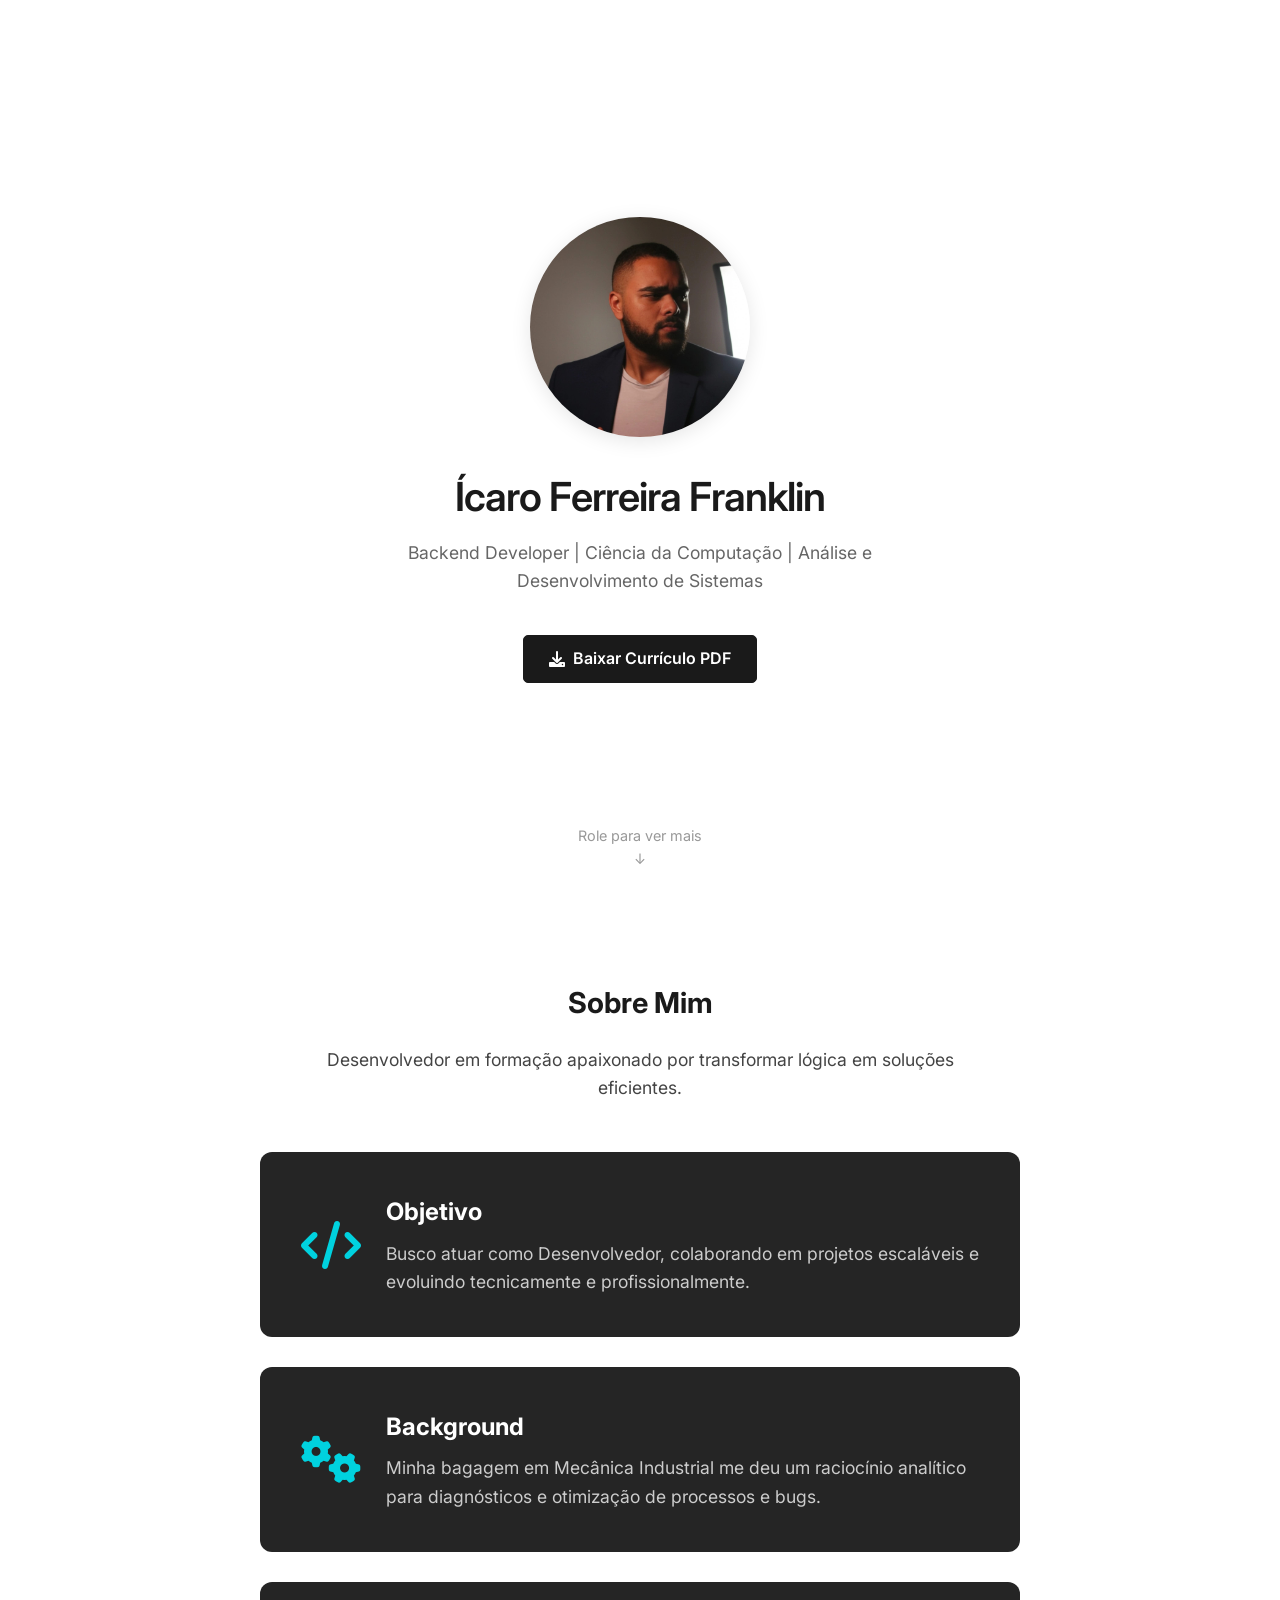
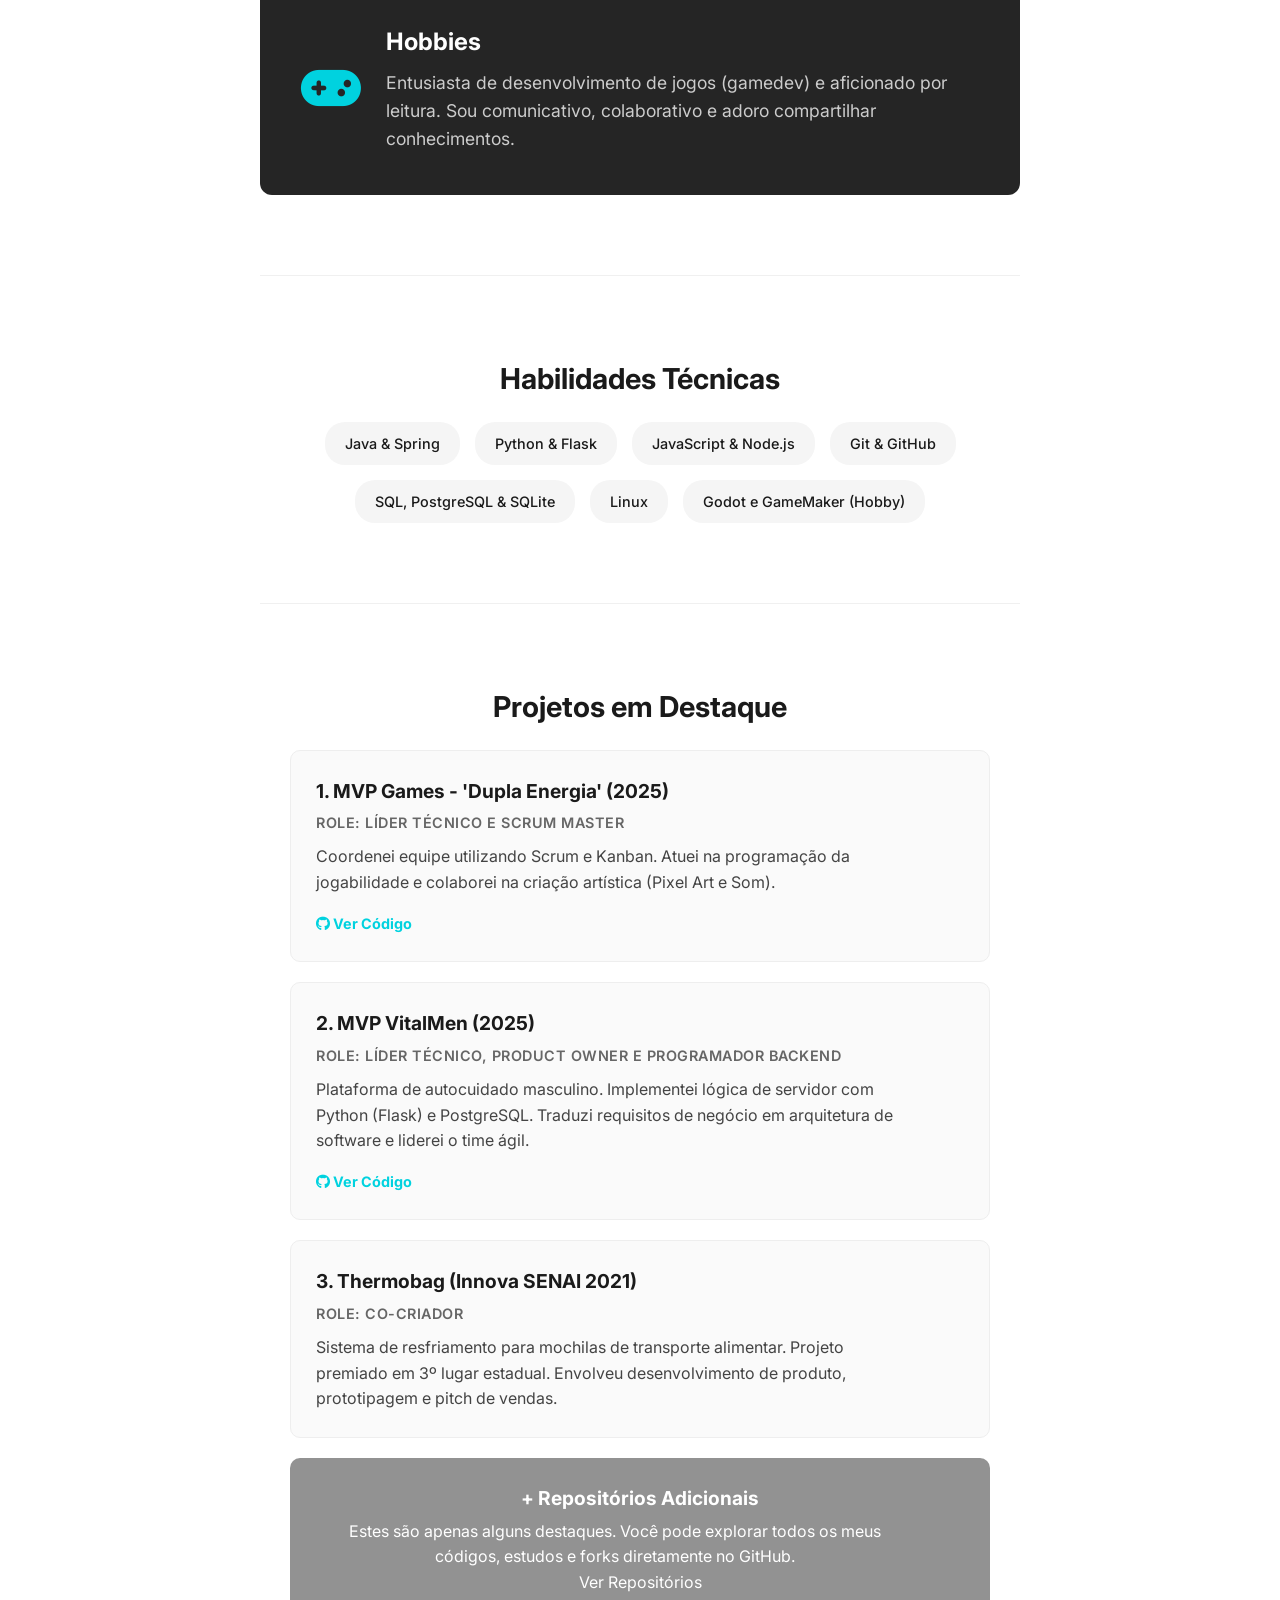
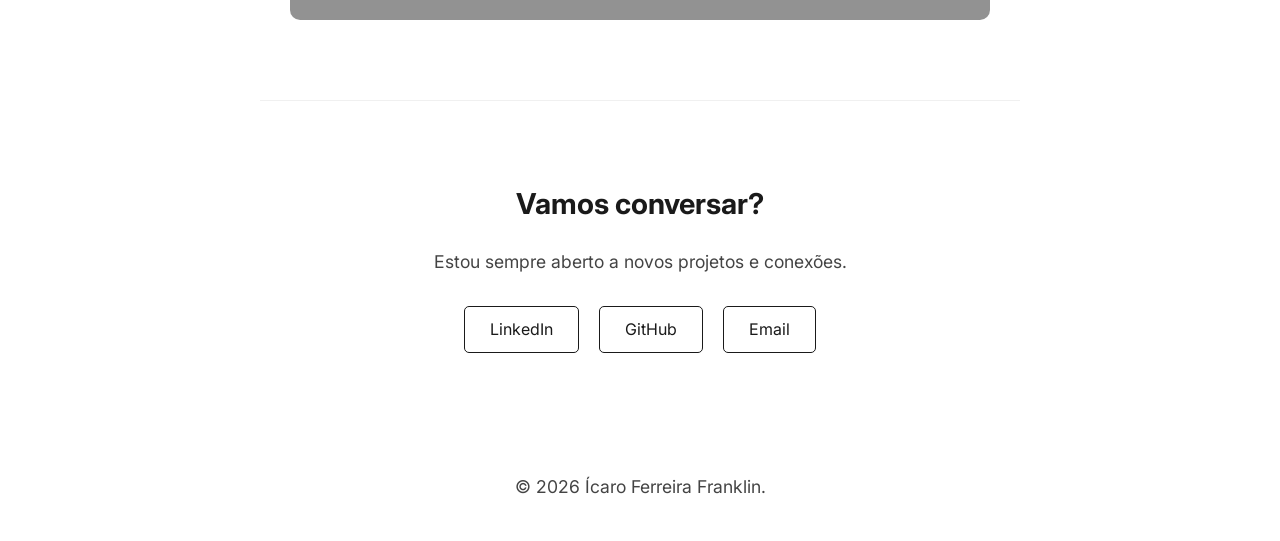
==== Portfolio/index.html @ bd963e99 "Responsividade Organizei responsividade do site e mudei o nome do arquivo .html" ====
<!DOCTYPE html>
<html lang="pt-br">
<head>
    <meta charset="UTF-8">
    <meta name="viewport" content="width=device-width, initial-scale=1.0">
    <title>Ícaro Ferreira Franklin | Portfólio</title>
    
    <link rel="stylesheet" href="stylePortfolio.css">
    
    <link href="https://fonts.googleapis.com/css2?family=Inter:wght@300;400;600&display=swap" rel="stylesheet">
    
    <link rel="stylesheet" href="https://cdnjs.cloudflare.com/ajax/libs/font-awesome/6.0.0/css/all.min.css">
</head>
<body>

    <header class="hero">
        <div class="container">
            <img src="icaro.jpeg" alt="Foto de Ícaro Ferreira Franklin" class="profile-pic">
            
            <h1>Ícaro Ferreira Franklin</h1>
            <p class="subtitle">Backend Developer | Ciência da Computação | Análise e Desenvolvimento de Sistemas</p>

            <a href="curriculo.pdf" download="Curriculo_Icaro_Franklin" target="_blank" class="btn btn-download">
                <i class="fas fa-download"></i> Baixar Currículo PDF
            </a>
            </div>
            
            <div class="scroll-indicator">
                <span>Role para ver mais</span>
                <div class="arrow">↓</div>
            </div>
        </div>
    </header>

    <main class="container">
        
        <section id="sobre">
            <h2>Sobre Mim</h2>
            <p class="intro-text">Desenvolvedor em formação apaixonado por transformar lógica em soluções eficientes.</p>
            
            <div class="sobre-grid">

                <div class="sobre-card">
                    <i class="fas fa-code"></i> 
                    <div>
                        <h3>Objetivo</h3>
                        <p>Busco atuar como Desenvolvedor, colaborando em projetos escaláveis e evoluindo tecnicamente e profissionalmente.</p>
                    </div>
                </div>

                <div class="sobre-card">
                    <i class="fas fa-cogs"></i> 
                    <div>
                        <h3>Background</h3>
                        <p>Minha bagagem em Mecânica Industrial me deu um raciocínio analítico para diagnósticos e otimização de processos e bugs.</p>
                    </div>
                </div>

                <div class="sobre-card">
                    <i class="fas fa-gamepad"></i> 
                    <div>
                        <h3>Hobbies</h3>
                        <p>Entusiasta de desenvolvimento de jogos (gamedev) e aficionado por leitura. Sou comunicativo, colaborativo e adoro compartilhar conhecimentos.</p>
                    </div>
                </div>

            </div>
        </section>

        <section class="info-section scroll-hidden">
            <h2>Habilidades Técnicas</h2>
            <div class="skills-grid">
                <div class="skill-item">Java & Spring</div>
                <div class="skill-item">Python & Flask</div>
                <div class="skill-item">JavaScript & Node.js</div>
                <div class="skill-item">Git & GitHub</div>
                <div class="skill-item">SQL, PostgreSQL & SQLite</div>
                <div class="skill-item">Linux</div>
                <div class="skill-item">Godot e GameMaker (Hobby)</div>
            </div>
        </section>

        <section class="info-section scroll-hidden">
            <h2>Projetos em Destaque</h2>
            <div class="projects-container">
                
                <div class="project-item">
                    <h3>1. MVP Games - 'Dupla Energia' (2025)</h3>
                    <p class="role">Role: Líder Técnico e Scrum Master</p>
                    <p>Coordenei equipe utilizando Scrum e Kanban. Atuei na programação da jogabilidade e colaborei na criação artística (Pixel Art e Som).</p>

                    <div style="margin-top: 15px;">
                        <a href="https://github.com/icarofranklin/Game-Dupla-energia" target="_blank" style="color: #00d2df; text-decoration: none; font-weight: bold; font-size: 0.9rem;">
                            <i class="fab fa-github"></i> Ver Código
                        </a>
                    </div>
                </div>

                <div class="project-item">
                    <h3>2. MVP VitalMen (2025)</h3>
                    <p class="role">Role: Líder Técnico, Product Owner e Programador Backend</p>
                    <p>Plataforma de autocuidado masculino. Implementei lógica de servidor com Python (Flask) e PostgreSQL. Traduzi requisitos de negócio em arquitetura de software e liderei o time ágil.</p>

                    <div style="margin-top: 15px;">
                        <a href="https://github.com/VitalMen-MVP" target="_blank" style="color: #00d2df; text-decoration: none; font-weight: bold; font-size: 0.9rem;">
                            <i class="fab fa-github"></i> Ver Código
                        </a>
                    </div>
                </div>

                <div class="project-item">
                    <h3>3. Thermobag (Innova SENAI 2021)</h3>
                    <p class="role">Role: Co-criador</p>
                    <p>Sistema de resfriamento para mochilas de transporte alimentar. Projeto premiado em 3º lugar estadual. Envolveu desenvolvimento de produto, prototipagem e pitch de vendas.</p>
                </div>

                <div class="project-item highlight-item">
                    <h3>+ Repositórios Adicionais</h3>
                    <p>Estes são apenas alguns destaques. Você pode explorar todos os meus códigos, estudos e forks diretamente no GitHub.</p>
                    <a href="https://github.com/icarofranklin" target="_blank" rel="noopener noreferrer" style="text-decoration: none;">Ver Repositórios</a>
                </div>

            </div>
        </section>

        <section class="info-section scroll-hidden">
            <h2>Vamos conversar?</h2>
            <p>Estou sempre aberto a novos projetos e conexões.</p>
            <div class="links">
                <a href="https://www.linkedin.com/in/icaro-franklin079/" class="btn" target="_blank" rel="noopener noreferrer">LinkedIn</a>
                <a href="https://github.com/icarofranklin" class="btn" target="_blank" rel="noopener noreferrer">GitHub</a>
                <a href="mailto:icarofranklins@gmail.com" class="btn">Email</a>
            </div>
        </section>

    </main>

    <footer class="footer">
        <p>&copy; 2026 Ícaro Ferreira Franklin.</p>
    </footer>

    <script src="scriptPortfolio.js"></script>
</body>
</html>
---- Portfolio/stylePortfolio.css ----
* {
    margin: 0;
    padding: 0;
    box-sizing: border-box;
}

body {
    background-color: #ffffff;
    color: #1a1a1a; 
    font-family: 'Inter', sans-serif;
    line-height: 1.6;
    overflow-x: hidden;
}

.container {
    max-width: 800px;
    margin: 0 auto;
    padding: 0 20px;
    text-align: center;
}

/* --- HERO --- */
.hero {
    height: 100vh;
    display: flex;
    flex-direction: column;
    justify-content: center;
    align-items: center;
}

.profile-pic {
    width: 220px; /* Aumentado de 150px para 220px */
    height: 220px;
    border-radius: 50%;
    object-fit: cover;
    margin-bottom: 20px;
    box-shadow: 0 4px 20px rgba(0,0,0,0.1);
}

h1 {
    font-size: 2.5rem;
    font-weight: 600;
    margin-bottom: 10px;
    letter-spacing: -1px;
}

.subtitle {
    font-size: 1.1rem;
    color: #666;
    margin-bottom: 40px;
}

/* --- SCROLL INDICATOR --- */
.scroll-indicator {
    position: absolute;
    bottom: 30px;
    left: 0; 
    width: 100%;
    display: flex;
    flex-direction: column;
    align-items: center;
    font-size: 0.9rem;
    color: #999;
    animation: bounce 2s infinite;
}

@keyframes bounce {
    0%, 20%, 50%, 80%, 100% {transform: translateY(0);}
    40% {transform: translateY(-10px);}
    60% {transform: translateY(-5px);}
}

/* --- Botão de Download do CV --- */
.btn-download {
    background-color: #1a1a1a; /* Fundo escuro para contraste */
    color: #fff !important; /* Texto branco */
    font-weight: 600;
    border: 2px solid #1a1a1a;
    display: inline-flex;
    align-items: center;
    gap: 8px; /* Espaço entre o ícone e o texto */
    padding: 12px 30px; /* Um pouco maior que os outros botões */
}

.btn-download:hover {
    background-color: #fff;
    color: #1a1a1a !important;
    transform: translateY(-3px); /* Efeito de "subir" levemente */
    box-shadow: 0 5px 15px rgba(0,0,0,0.2); /* Sombra para dar profundidade */
}

/* --- SOBRE MIM (CARDS) --- */
.intro-text {
    max-width: 700px;
    margin: 0 auto 50px auto;
    text-align: center; 
}

.sobre-grid {
    display: grid;
    grid-template-columns: 1fr; 
    gap: 30px;
    max-width: 800px; 
    margin: 0 auto; 
}

.sobre-card {
    background: #252525;
    padding: 40px; 
    border-radius: 12px;
    transition: transform 0.3s, border-color 0.3s;
    border: 1px solid transparent; 
    display: flex;
    align-items: center; 
    gap: 25px; 
    text-align: left; 
}

.sobre-card:hover {
    transform: translateX(10px); 
    background: #2a2a2a;
    border-color: #00d2df;
}

.sobre-card i {
    font-size: 3rem; 
    color: #00d2df;
    margin-bottom: 0; 
    flex-shrink: 0; 
}

.sobre-card div {
    display: flex;
    flex-direction: column;
}

.sobre-card h3 {
    margin-bottom: 8px;
    color: #fff;
    font-size: 1.5rem;
}

.sobre-card p {
    color: #ccc;
    margin: 0;
    line-height: 1.6;
}

@media (max-width: 600px) {
    .sobre-card {
        flex-direction: column;
        text-align: center;
        padding: 25px;
    }
}

/* --- SEÇÕES GERAIS --- */
section {
    padding: 80px 0;
    border-bottom: 1px solid #f0f0f0;
}

section:last-of-type {
    border-bottom: none;
}

h2 {
    font-size: 1.8rem;
    margin-bottom: 20px;
}

p {
    color: #444;
    font-size: 1.1rem;
    max-width: 600px;
    margin: 0 auto;
}

/* --- SKILLS --- */
.skills-grid {
    display: flex;
    justify-content: center;
    flex-wrap: wrap;
    gap: 15px;
    margin-top: 20px;
}

.skill-item {
    background-color: #f5f5f5;
    padding: 10px 20px;
    border-radius: 20px;
    font-size: 0.9rem;
    font-weight: 500;
}

/* --- LINKS E FOOTER --- */
.links {
    margin-top: 30px;
    display: flex;
    justify-content: center;
    gap: 20px;
}

.btn {
    text-decoration: none;
    color: #1a1a1a;
    border: 1px solid #1a1a1a;
    padding: 10px 25px;
    border-radius: 5px;
    transition: all 0.3s ease;
}

.btn:hover {
    background-color: #1a1a1a;
    color: #fff;
}

.footer {
    text-align: center;
    padding: 40px;
    font-size: 0.8rem;
    color: #999;
}

/* --- ANIMAÇÕES --- */
.scroll-hidden {
    opacity: 0;
    transform: translateY(50px);
    transition: all 0.8s ease-out;
}

.scroll-visible {
    opacity: 1;
    transform: translateY(0);
}

/* --- PROJETOS --- */
.projects-container {
    display: flex;
    flex-direction: column;
    gap: 20px;
    max-width: 700px;
    margin: 0 auto;
}

.project-item {
    background-color: #fafafa;
    padding: 25px;
    border-radius: 10px;
    text-align: left;
    border: 1px solid #eeeeee;
    transition: transform 0.2s ease, box-shadow 0.2s ease;
}

.project-item:hover {
    transform: translateY(-3px);
    box-shadow: 0 5px 15px rgba(0,0,0,0.05);
}

.project-item h3 {
    font-size: 1.2rem;
    margin-bottom: 5px;
    color: #1a1a1a;
}

.project-item .role {
    font-size: 0.9rem;
    color: #666;
    font-weight: 600;
    margin-bottom: 10px;
    text-transform: uppercase;
    letter-spacing: 0.5px;
}

.project-item p {
    font-size: 1rem;
    color: #444;
    margin: 0;
}

/* Destaque para Repositórios */
.highlight-item {
    background-color: #929292;
    color: #ffffff;
    border: none;
    text-align: center;
}

.highlight-item h3, 
.highlight-item p,
.highlight-item a { /* Garante que o link fique branco também */
    color: #fff;
}
/* --- RESPONSIVIDADE (MOBILE) --- */
@media (max-width: 768px) {
    
    .hero {
        height: auto;
        padding: 100px 0 60px 0;
    }

    .profile-pic {
        width: 160px;
        height: 160px;
    }

    h1 {
        font-size: 1.8rem;
        padding: 0 15px;
        line-height: 1.2;
    }

    .subtitle {
        font-size: 1rem;
        padding: 0 20px;
    }

    .scroll-indicator {
        position: static;
        margin-top: 40px;
        animation: none;
    }

    .sobre-card, 
    .projects-container {
        flex-direction: column;
        text-align: center;
    }

    .sobre-card {
        padding: 25px;
        gap: 15px;
    }

    .sobre-card p {
        text-align: center; 
        font-size: 0.95rem;
    }

    .links {
        flex-direction: column;
        gap: 15px;
        padding: 0 40px;
    }

    .btn {
        width: 100%;
        display: block;
        text-align: center;
    }
}
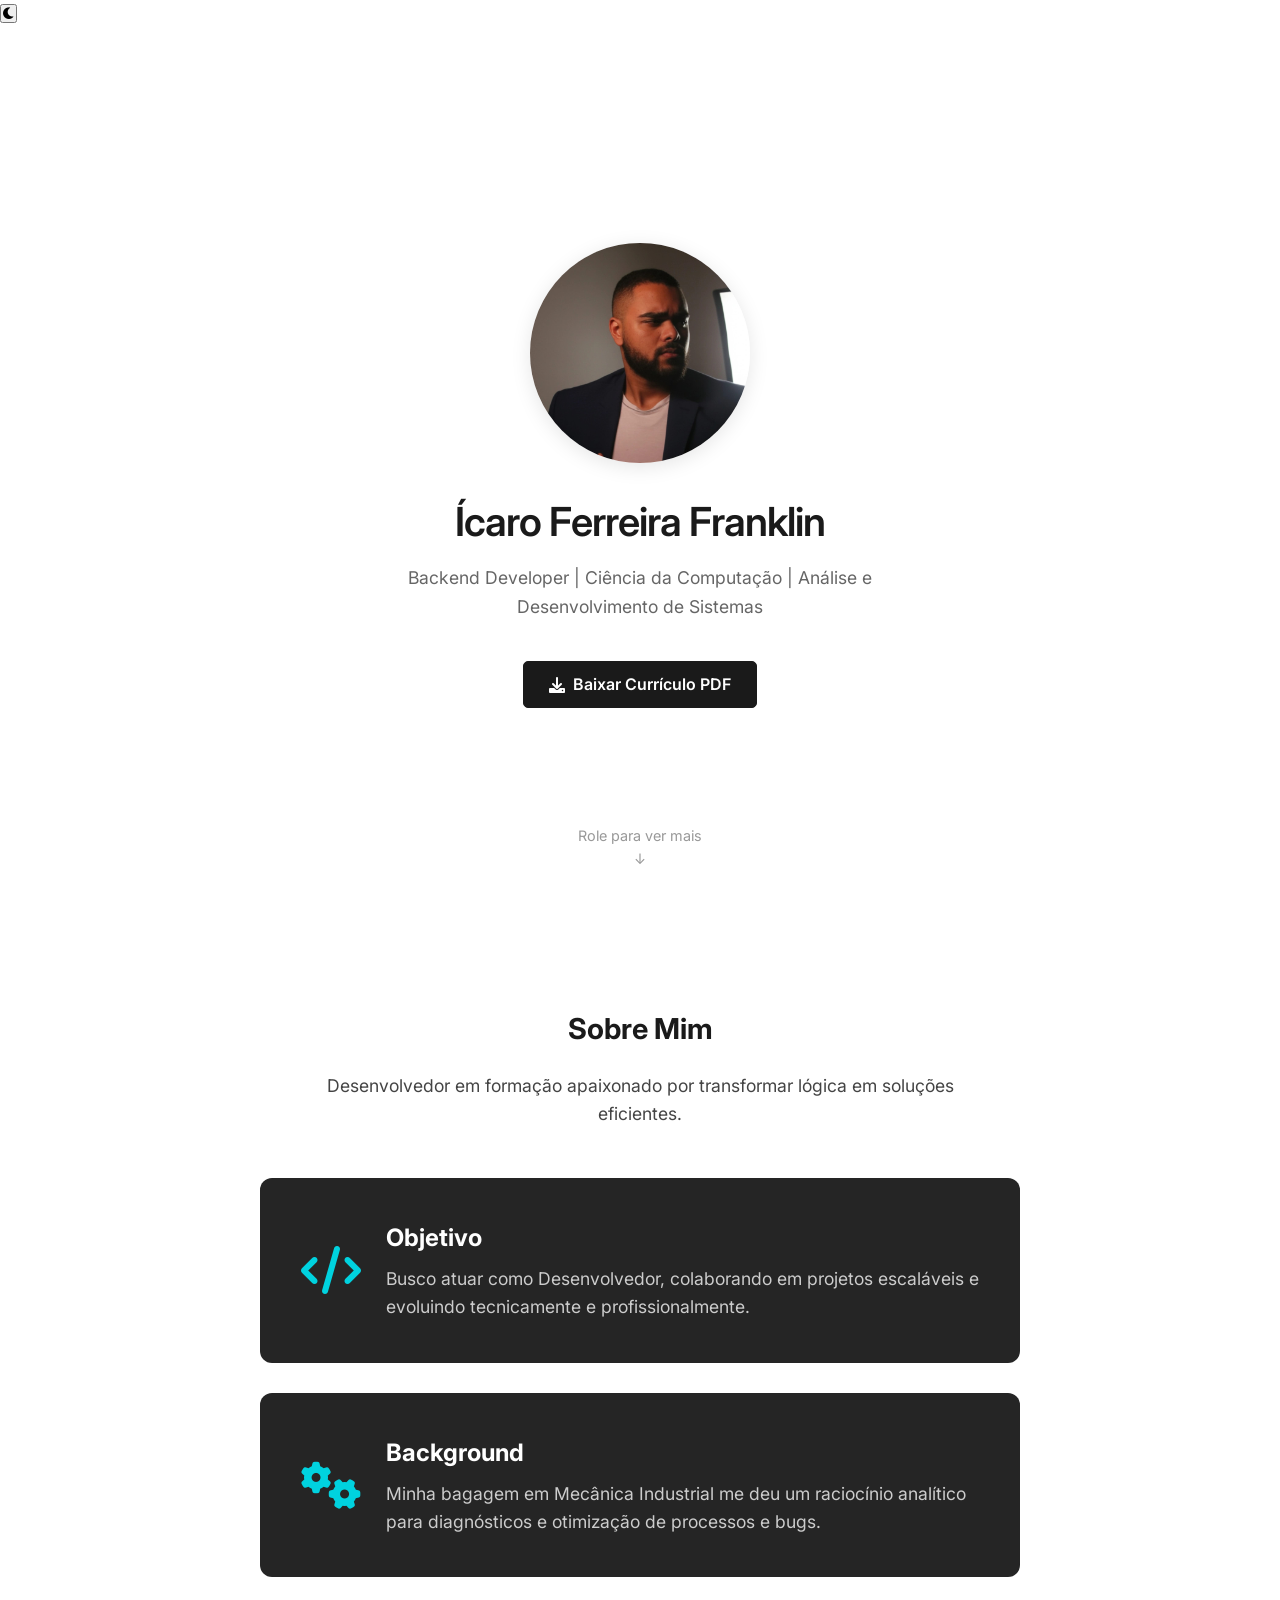
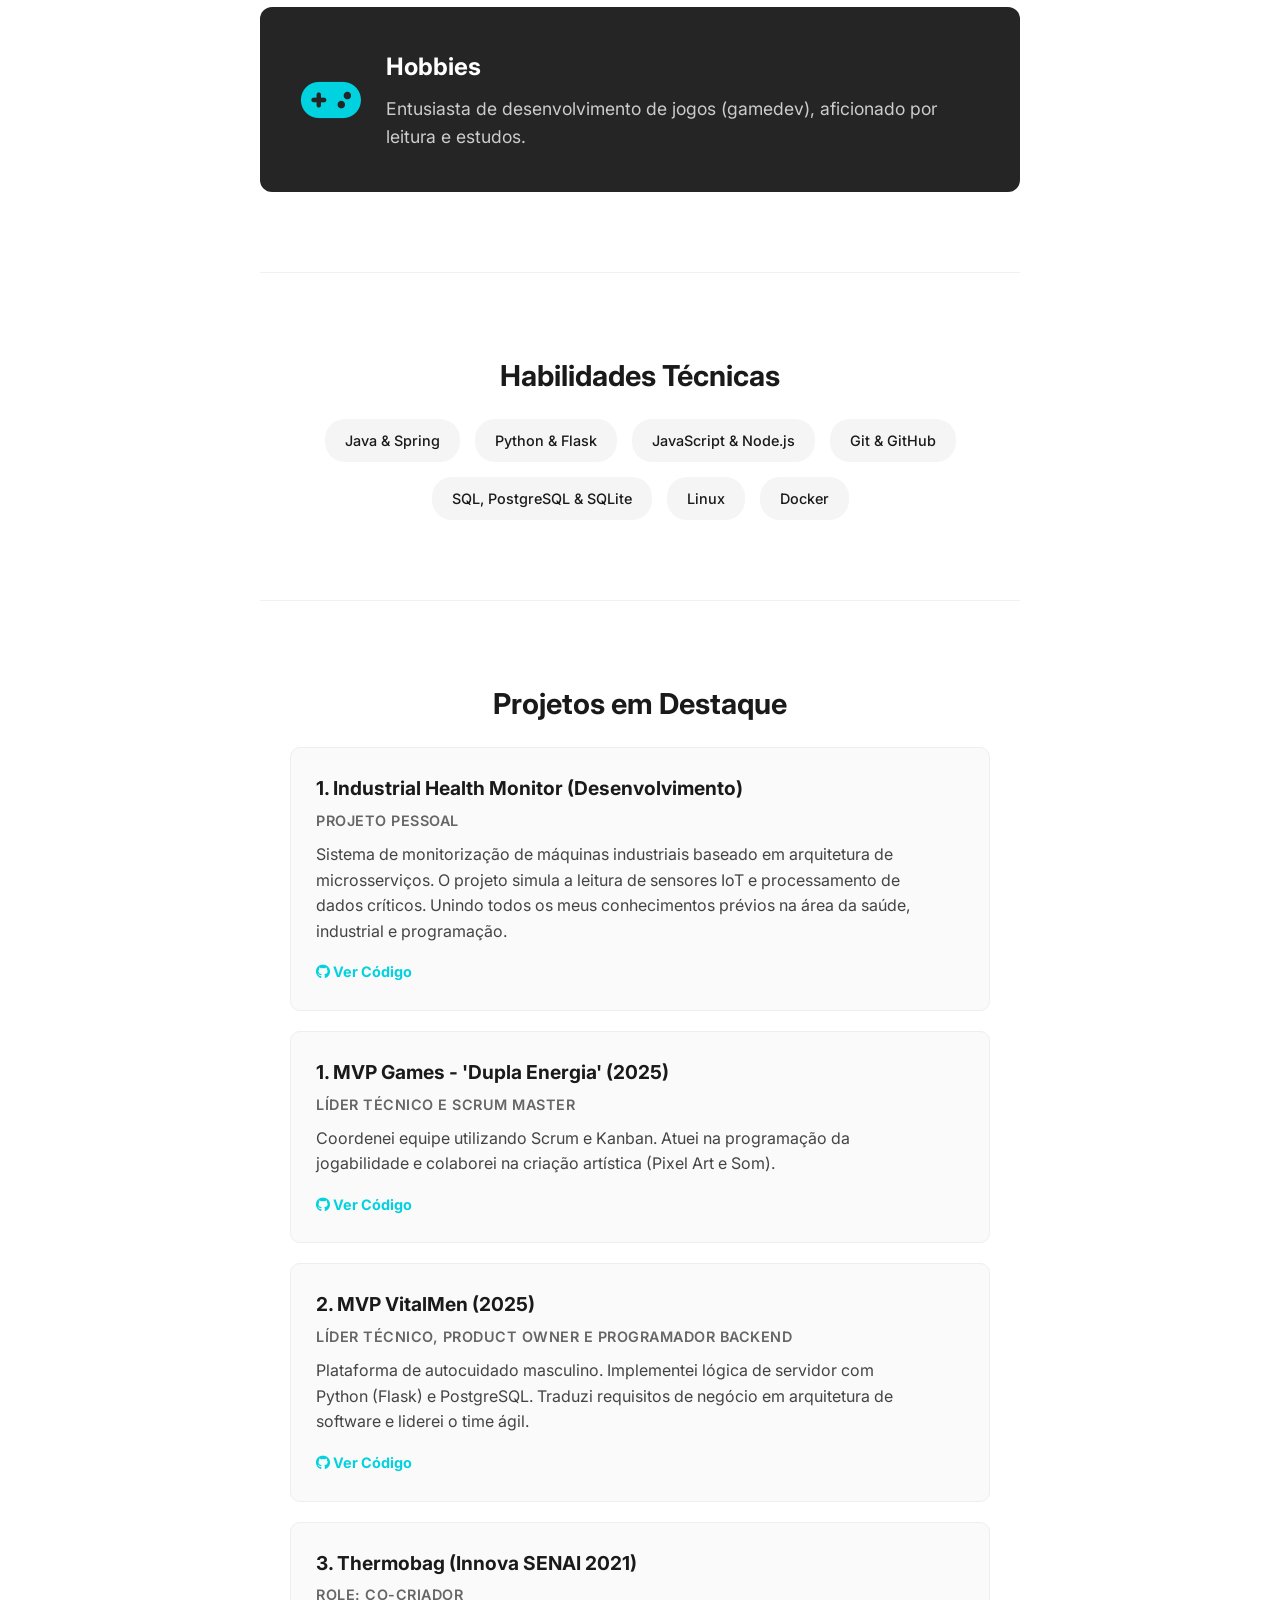
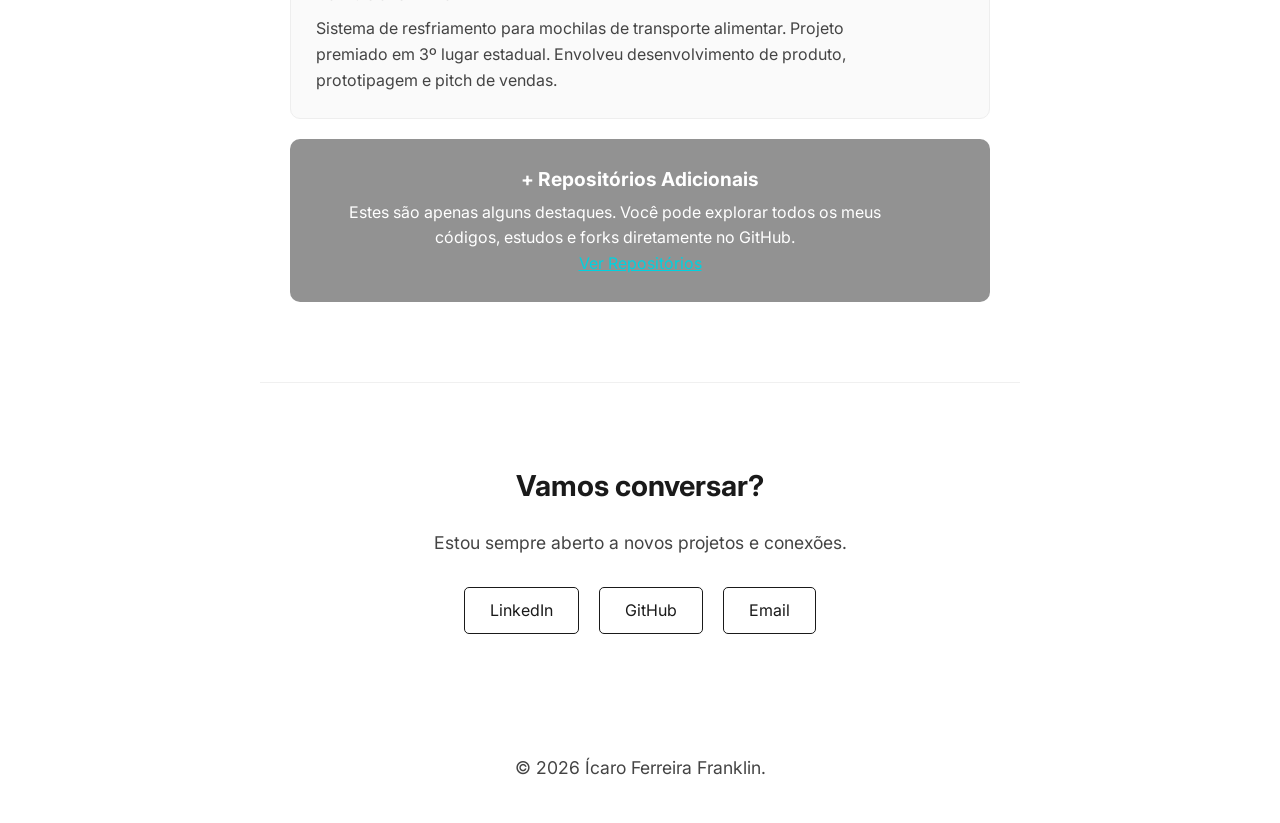
==== commit fd8e7b0b: "Atualização das informações" ====
--- a/Portfolio/index.html
+++ b/Portfolio/index.html
@@ -12,6 +12,9 @@
     <link rel="stylesheet" href="https://cdnjs.cloudflare.com/ajax/libs/font-awesome/6.0.0/css/all.min.css">
 </head>
 <body>
+    <button id="theme-toggle" class="theme-btn" aria-label="Mudar tema">
+        <i class="fas fa-moon"></i>
+    </button>
 
     <header class="hero">
         <div class="container">
@@ -60,7 +63,7 @@
                     <i class="fas fa-gamepad"></i> 
                     <div>
                         <h3>Hobbies</h3>
-                        <p>Entusiasta de desenvolvimento de jogos (gamedev) e aficionado por leitura. Sou comunicativo, colaborativo e adoro compartilhar conhecimentos.</p>
+                        <p>Entusiasta de desenvolvimento de jogos (gamedev), aficionado por leitura e estudos.</p>
                     </div>
                 </div>
 
@@ -76,21 +79,35 @@
                 <div class="skill-item">Git & GitHub</div>
                 <div class="skill-item">SQL, PostgreSQL & SQLite</div>
                 <div class="skill-item">Linux</div>
-                <div class="skill-item">Godot e GameMaker (Hobby)</div>
+                <div class="skill-item">Docker</div>
             </div>
         </section>
 
         <section class="info-section scroll-hidden">
             <h2>Projetos em Destaque</h2>
             <div class="projects-container">
+
+                <div class="project-item">
+                    <h3>1. Industrial Health Monitor (Desenvolvimento)</h3>
+                    <p class="role">Projeto pessoal</p>
+                    <p>Sistema de monitorização de máquinas industriais baseado em arquitetura de microsserviços. O projeto simula a leitura de sensores IoT e processamento de dados críticos.
+                    Unindo todos os meus conhecimentos prévios na área da saúde, industrial e programação.
+                    </p>
+
+                    <div style="margin-top: 15px;">
+                        <a href="https://github.com/icarofranklin/Industrial-Health-Monitor" target="_blank" style="color: #00d2df; text-decoration: none; font-weight: bold; font-size: 0.9rem;">
+                            <i class="fab fa-github"></i> Ver Código
+                        </a>
+                    </div>
+                </div>
                 
                 <div class="project-item">
                     <h3>1. MVP Games - 'Dupla Energia' (2025)</h3>
-                    <p class="role">Role: Líder Técnico e Scrum Master</p>
+                    <p class="role"> Líder Técnico e Scrum Master</p>
                     <p>Coordenei equipe utilizando Scrum e Kanban. Atuei na programação da jogabilidade e colaborei na criação artística (Pixel Art e Som).</p>
 
                     <div style="margin-top: 15px;">
-                        <a href="https://github.com/icarofranklin/Game-Dupla-energia" target="_blank" style="color: #00d2df; text-decoration: none; font-weight: bold; font-size: 0.9rem;">
+                        <a href="https://github.com/icarofranklin/DuplaEnergiaGame" target="_blank" style="color: #00d2df; text-decoration: none; font-weight: bold; font-size: 0.9rem;">
                             <i class="fab fa-github"></i> Ver Código
                         </a>
                     </div>
@@ -98,7 +115,7 @@
 
                 <div class="project-item">
                     <h3>2. MVP VitalMen (2025)</h3>
-                    <p class="role">Role: Líder Técnico, Product Owner e Programador Backend</p>
+                    <p class="role"> Líder Técnico, Product Owner e Programador Backend</p>
                     <p>Plataforma de autocuidado masculino. Implementei lógica de servidor com Python (Flask) e PostgreSQL. Traduzi requisitos de negócio em arquitetura de software e liderei o time ágil.</p>
 
                     <div style="margin-top: 15px;">
@@ -117,7 +134,7 @@
                 <div class="project-item highlight-item">
                     <h3>+ Repositórios Adicionais</h3>
                     <p>Estes são apenas alguns destaques. Você pode explorar todos os meus códigos, estudos e forks diretamente no GitHub.</p>
-                    <a href="https://github.com/icarofranklin" target="_blank" rel="noopener noreferrer" style="text-decoration: none;">Ver Repositórios</a>
+                    <a href="https://github.com/icarofranklin" target="_blank" style="color: #00d2df; rel="noopener noreferrer" style="text-decoration: none ;">Ver Repositórios</a>
                 </div>
 
             </div>
--- a/Portfolio/stylePortfolio.css
+++ b/Portfolio/stylePortfolio.css
@@ -348,4 +348,4 @@
         display: block;
         text-align: center;
     }
-}+}
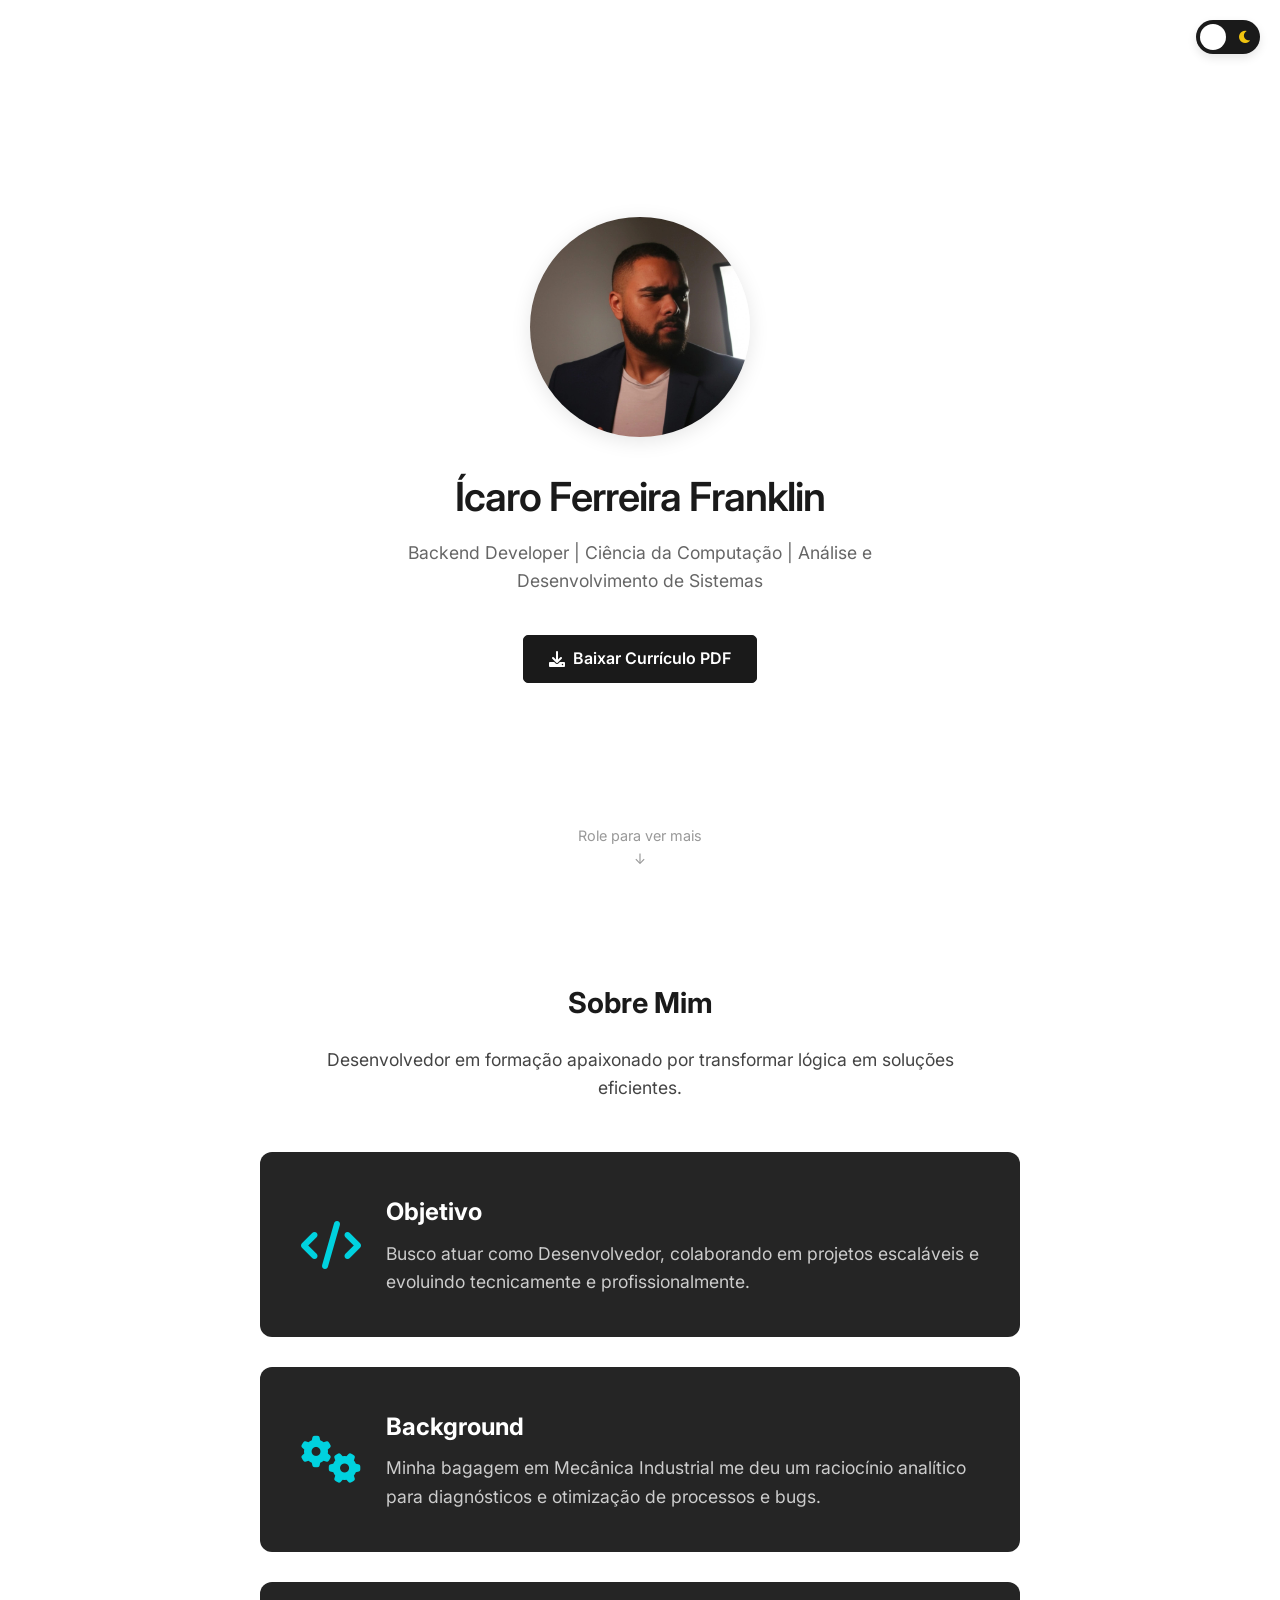
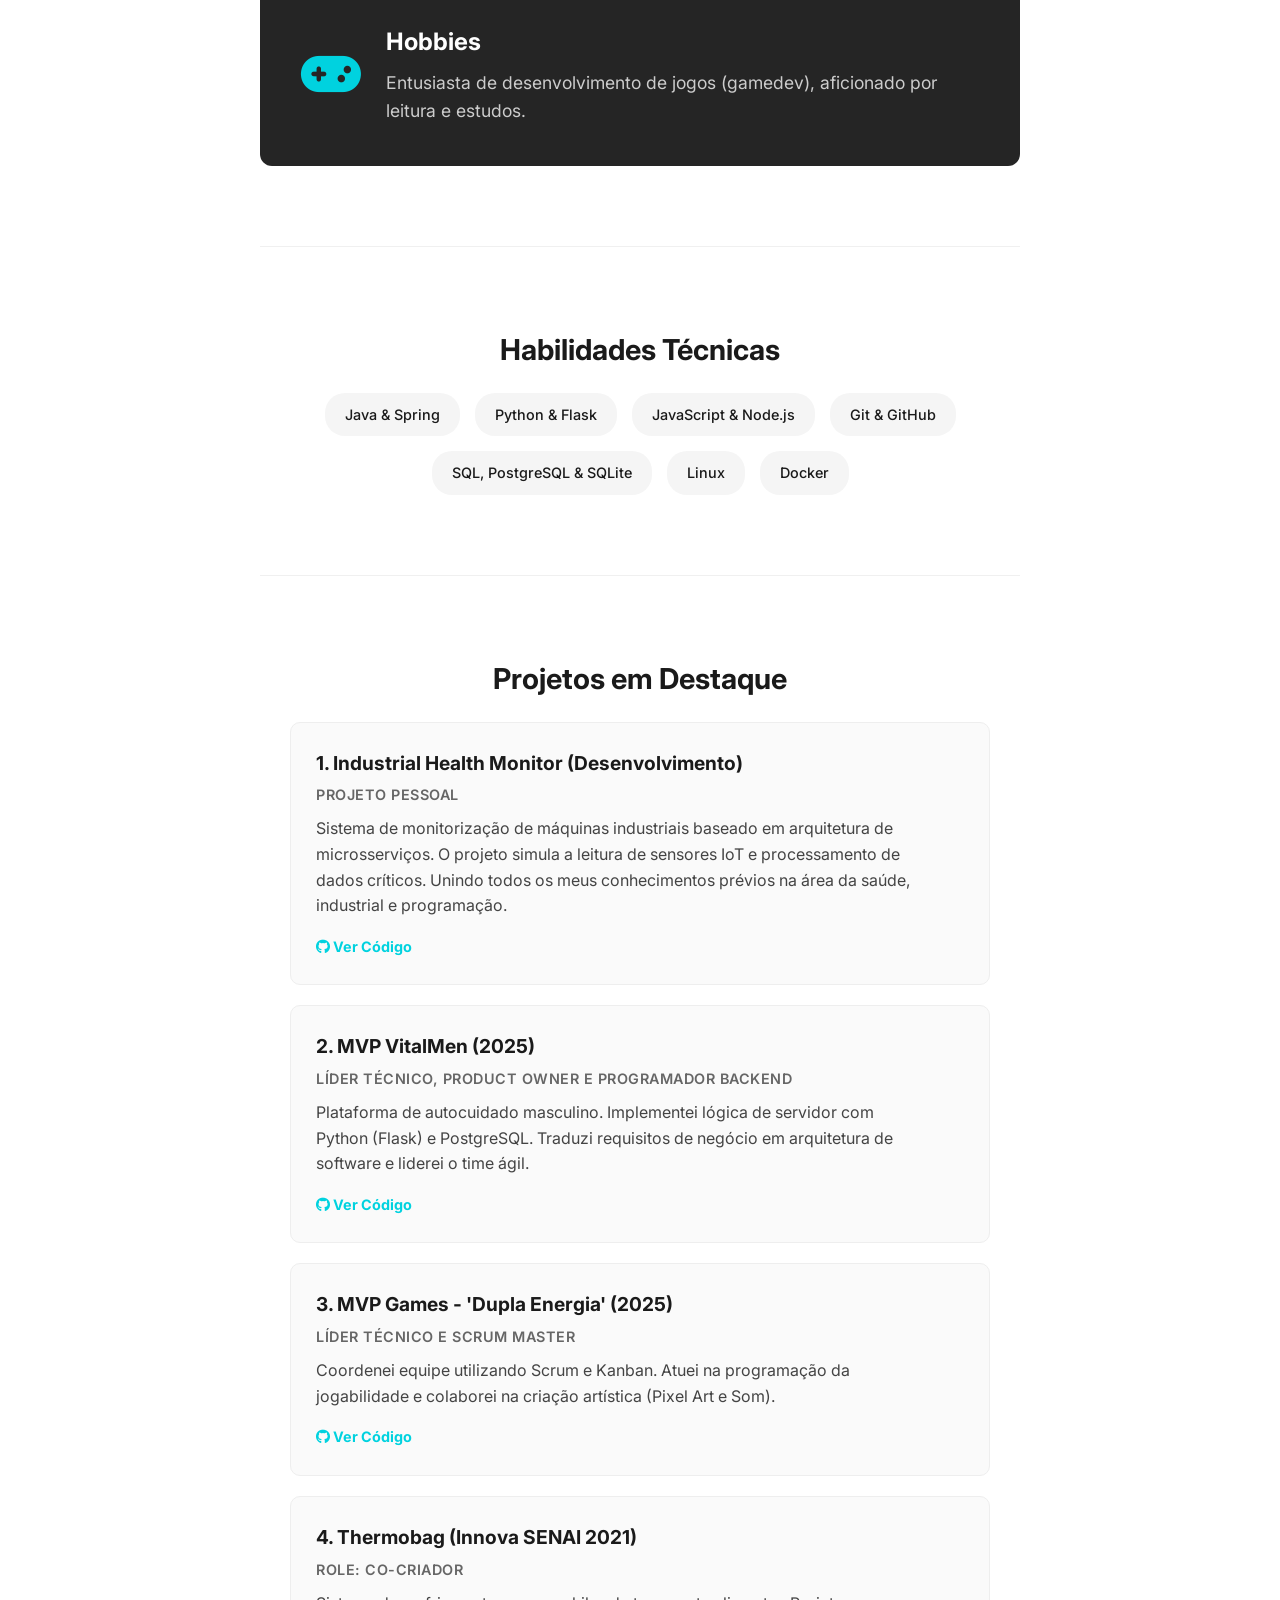
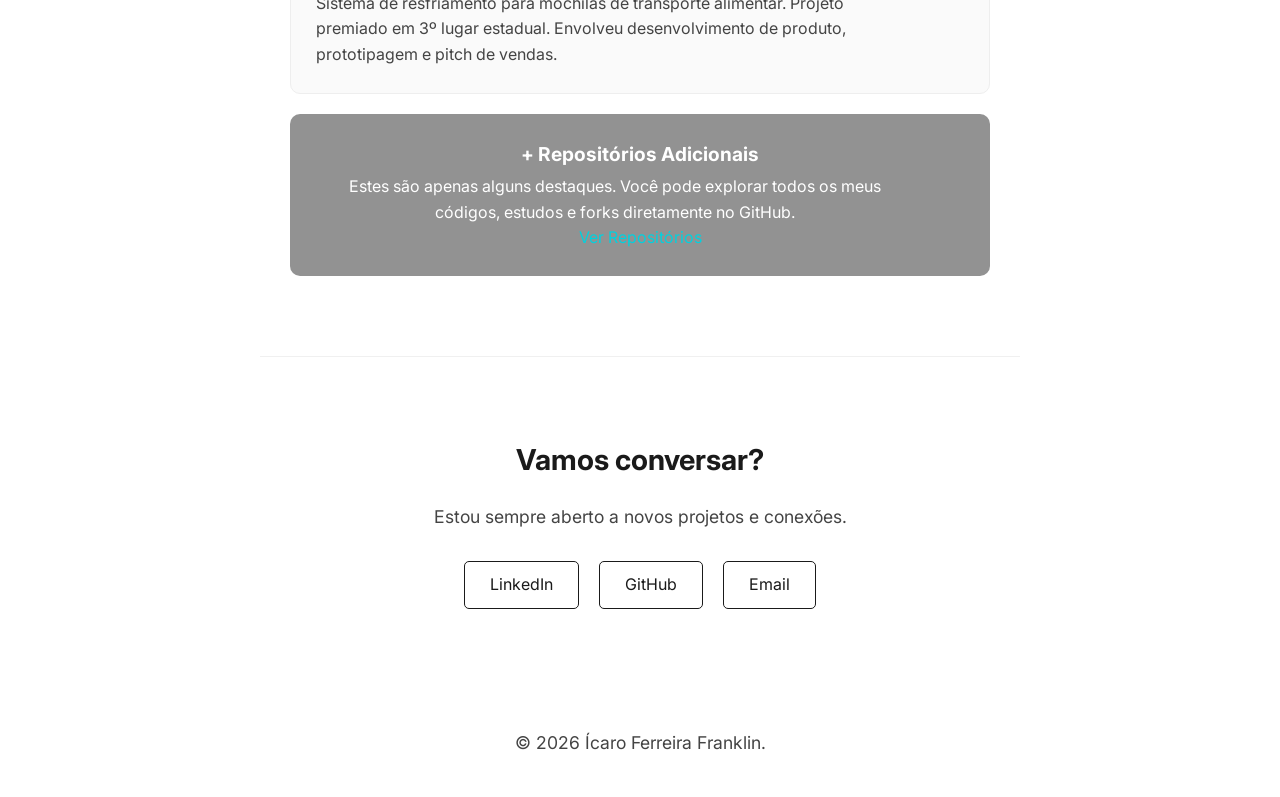
==== commit 6e408aa0: "Adição do Dark Theme Adicionei o tema escuro e fiz alguns ajustes no código." ====
--- a/Portfolio/index.html
+++ b/Portfolio/index.html
@@ -12,9 +12,13 @@
     <link rel="stylesheet" href="https://cdnjs.cloudflare.com/ajax/libs/font-awesome/6.0.0/css/all.min.css">
 </head>
 <body>
-    <button id="theme-toggle" class="theme-btn" aria-label="Mudar tema">
-        <i class="fas fa-moon"></i>
-    </button>
+    <label class="theme-switch" for="checkbox-theme" aria-label="Alternar tema">
+        <input type="checkbox" id="checkbox-theme" />
+        <div class="slider round">
+            <i class="fas fa-sun"></i>
+            <i class="fas fa-moon"></i>
+        </div>
+    </label>
 
     <header class="hero">
         <div class="container">
@@ -26,8 +30,6 @@
             <a href="curriculo.pdf" download="Curriculo_Icaro_Franklin" target="_blank" class="btn btn-download">
                 <i class="fas fa-download"></i> Baixar Currículo PDF
             </a>
-            </div>
-            
             <div class="scroll-indicator">
                 <span>Role para ver mais</span>
                 <div class="arrow">↓</div>
@@ -100,18 +102,6 @@
                         </a>
                     </div>
                 </div>
-                
-                <div class="project-item">
-                    <h3>1. MVP Games - 'Dupla Energia' (2025)</h3>
-                    <p class="role"> Líder Técnico e Scrum Master</p>
-                    <p>Coordenei equipe utilizando Scrum e Kanban. Atuei na programação da jogabilidade e colaborei na criação artística (Pixel Art e Som).</p>
-
-                    <div style="margin-top: 15px;">
-                        <a href="https://github.com/icarofranklin/DuplaEnergiaGame" target="_blank" style="color: #00d2df; text-decoration: none; font-weight: bold; font-size: 0.9rem;">
-                            <i class="fab fa-github"></i> Ver Código
-                        </a>
-                    </div>
-                </div>
 
                 <div class="project-item">
                     <h3>2. MVP VitalMen (2025)</h3>
@@ -125,8 +115,20 @@
                     </div>
                 </div>
 
+                                <div class="project-item">
+                    <h3>3. MVP Games - 'Dupla Energia' (2025)</h3>
+                    <p class="role"> Líder Técnico e Scrum Master</p>
+                    <p>Coordenei equipe utilizando Scrum e Kanban. Atuei na programação da jogabilidade e colaborei na criação artística (Pixel Art e Som).</p>
+
+                    <div style="margin-top: 15px;">
+                        <a href="https://github.com/icarofranklin/DuplaEnergiaGame" target="_blank" style="color: #00d2df; text-decoration: none; font-weight: bold; font-size: 0.9rem;">
+                            <i class="fab fa-github"></i> Ver Código
+                        </a>
+                    </div>
+                </div>
+
                 <div class="project-item">
-                    <h3>3. Thermobag (Innova SENAI 2021)</h3>
+                    <h3>4. Thermobag (Innova SENAI 2021)</h3>
                     <p class="role">Role: Co-criador</p>
                     <p>Sistema de resfriamento para mochilas de transporte alimentar. Projeto premiado em 3º lugar estadual. Envolveu desenvolvimento de produto, prototipagem e pitch de vendas.</p>
                 </div>
@@ -134,7 +136,7 @@
                 <div class="project-item highlight-item">
                     <h3>+ Repositórios Adicionais</h3>
                     <p>Estes são apenas alguns destaques. Você pode explorar todos os meus códigos, estudos e forks diretamente no GitHub.</p>
-                    <a href="https://github.com/icarofranklin" target="_blank" style="color: #00d2df; rel="noopener noreferrer" style="text-decoration: none ;">Ver Repositórios</a>
+                    <a href="https://github.com/icarofranklin" target="_blank" rel="noopener noreferrer" style="color: #00d2df; text-decoration: none;">Ver Repositórios</a>
                 </div>
 
             </div>
--- a/Portfolio/stylePortfolio.css
+++ b/Portfolio/stylePortfolio.css
@@ -291,6 +291,132 @@
 .highlight-item a { /* Garante que o link fique branco também */
     color: #fff;
 }
+
+/*BOTÃO DE TEMA E MODO ESCURO (MODERNO)*/
+
+.theme-switch {
+    position: fixed;
+    top: 20px;
+    right: 20px;
+    display: inline-block;
+    width: 64px;
+    height: 34px;
+    z-index: 1000;
+}
+
+.theme-switch input {
+    opacity: 0;
+    width: 0;
+    height: 0;
+}
+
+.slider {
+    position: absolute;
+    cursor: pointer;
+    top: 0;
+    left: 0;
+    right: 0;
+    bottom: 0;
+    background-color: #1a1a1a;
+    transition: 0.4s;
+    display: flex;
+    align-items: center;
+    justify-content: space-between;
+    padding: 0 8px;
+    box-shadow: 0 4px 10px rgba(0,0,0,0.1);
+}
+
+.slider i {
+    font-size: 14px;
+    color: #f39c12;
+    z-index: 1;
+}
+
+.slider i.fa-moon {
+    color: #f1c40f;
+}
+
+.slider:before {
+    position: absolute;
+    content: "";
+    height: 26px;
+    width: 26px;
+    left: 4px;
+    bottom: 4px;
+    background-color: white;
+    transition: 0.4s cubic-bezier(0.68, -0.55, 0.265, 1.55);
+    z-index: 2;
+}
+
+.slider.round {
+    border-radius: 34px;
+}
+
+.slider.round:before {
+    border-radius: 50%;
+}
+
+input:checked + .slider {
+    background-color: #00d2df;
+}
+
+input:checked + .slider:before {
+    transform: translateX(30px);
+}
+
+/*AS CORES DO MODO ESCURO*/
+body.dark-theme {
+    background-color: #121212;
+    color: #ffffff;
+}
+
+body.dark-theme h1,
+body.dark-theme h2,
+body.dark-theme h3,
+body.dark-theme .subtitle,
+body.dark-theme p {
+    color: #f0f0f0;
+}
+
+body.dark-theme p.role {
+    color: #00d2df;
+}
+
+body.dark-theme section {
+    border-bottom: 1px solid #333;
+}
+
+body.dark-theme .project-item {
+    background-color: #1e1e1e;
+    border-color: #333;
+}
+
+body.dark-theme .skill-item {
+    background-color: #2a2a2a;
+    color: #fff;
+}
+
+body.dark-theme .btn {
+    border-color: #00d2df;
+    color: #00d2df;
+}
+
+body.dark-theme .btn:hover {
+    background-color: #00d2df;
+    color: #121212;
+}
+
+body.dark-theme .btn-download {
+    background-color: #00d2df;
+    color: #121212 !important;
+    border-color: #00d2df;
+}
+
+body.dark-theme .btn-download:hover {
+    background-color: transparent;
+    color: #00d2df !important;
+}
+
 /* --- RESPONSIVIDADE (MOBILE) --- */
 @media (max-width: 768px) {
     
@@ -348,4 +474,4 @@
         display: block;
         text-align: center;
     }
-}
+}
